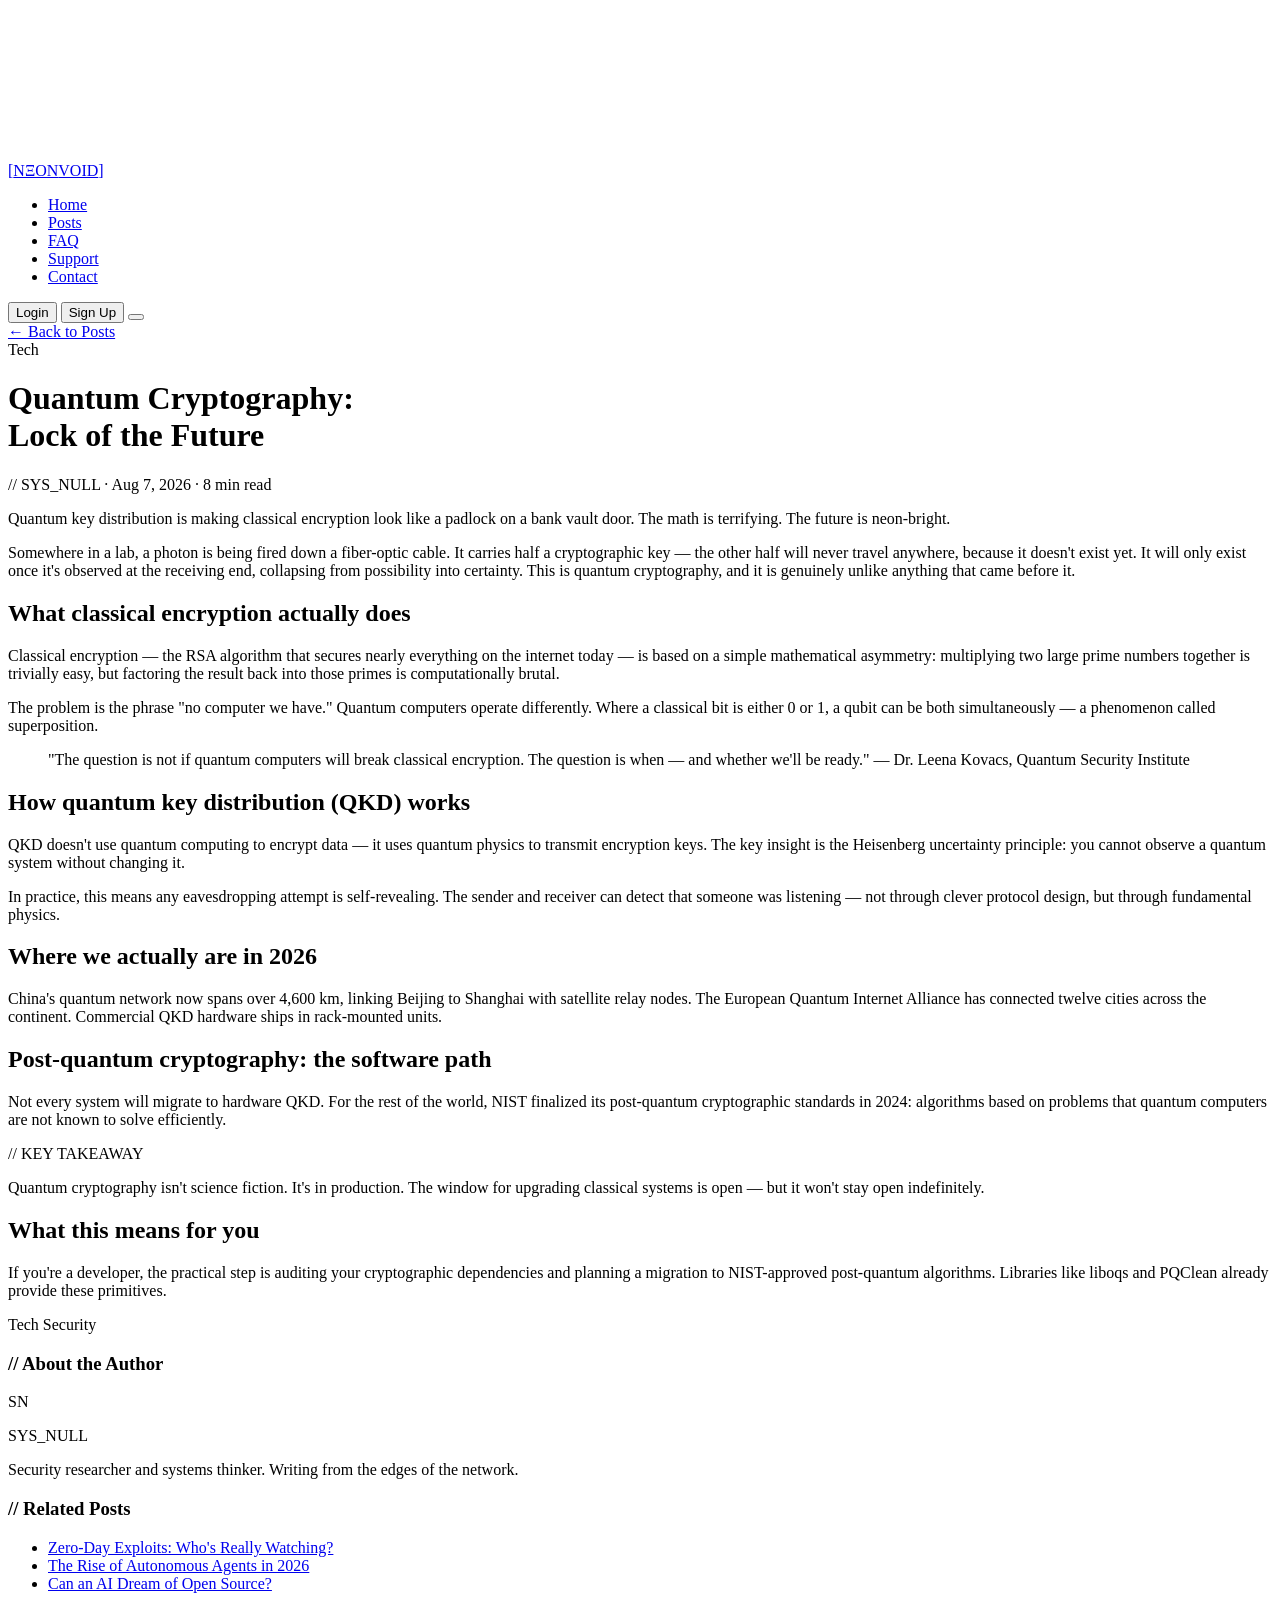
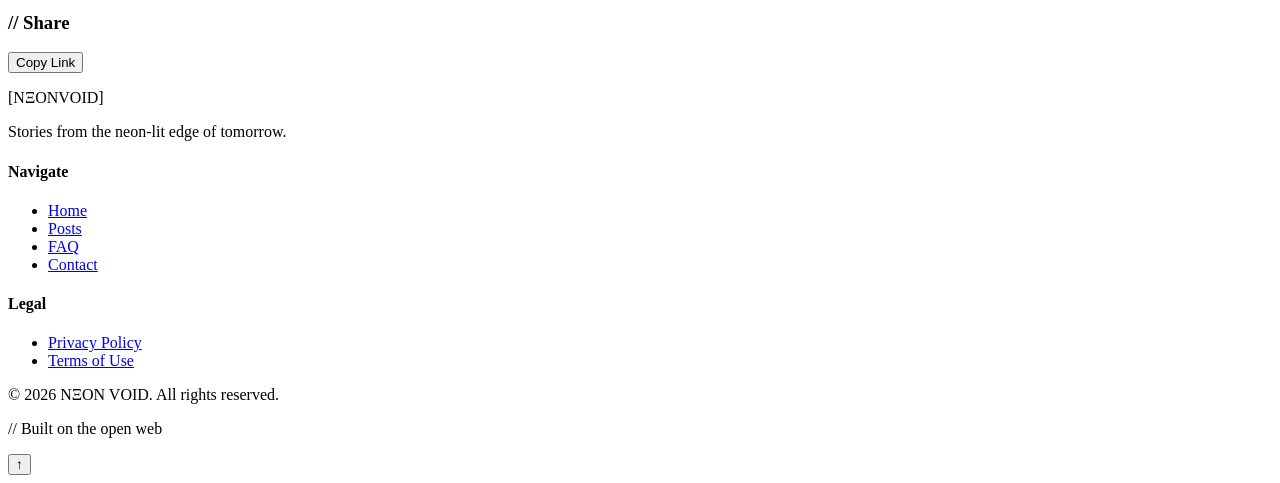
==== post.html @ 899cfe84 "Create post.html" ====
<!DOCTYPE html>
<html lang="en">
<head>
  <meta charset="UTF-8" />
  <meta name="viewport" content="width=device-width, initial-scale=1.0" />
  <title>Quantum Cryptography: Lock of the Future — NΞON VOID</title>
  <link rel="preconnect" href="https://fonts.googleapis.com" />
  <link rel="preconnect" href="https://fonts.gstatic.com" crossorigin />
  <link href="https://fonts.googleapis.com/css2?family=Orbitron:wght@400;700;900&family=Share+Tech+Mono&family=Inter:wght@300;400;500;600&display=swap" rel="stylesheet" />
  <link rel="stylesheet" href="css/style.css" />
  <link rel="stylesheet" href="css/post.css" />
</head>
<body>
  <div class="scanlines" aria-hidden="true"></div>
  <canvas id="particles" aria-hidden="true"></canvas>
  <nav class="navbar" id="navbar">
    <div class="nav-inner">
      <a href="index.html" class="nav-logo" aria-label="NEON VOID home">
        <span class="logo-bracket">[</span>NΞON<span class="logo-accent">VOID</span><span class="logo-bracket">]</span>
      </a>
      <ul class="nav-links" id="navLinks" role="list">
        <li><a href="index.html#home"    class="nav-link">Home</a></li>
        <li><a href="index.html#posts"   class="nav-link active">Posts</a></li>
        <li><a href="index.html#faq"     class="nav-link">FAQ</a></li>
        <li><a href="index.html#support" class="nav-link">Support</a></li>
        <li><a href="index.html#contact" class="nav-link">Contact</a></li>
      </ul>
      <div class="nav-actions">
        <button class="btn-ghost" id="loginBtn">Login</button>
        <button class="btn-neon"  id="signupBtn">Sign Up</button>
        <button class="hamburger" id="hamburger" aria-label="Toggle menu" aria-expanded="false">
          <span></span><span></span><span></span>
        </button>
      </div>
    </div>
  </nav>
  <header class="post-hero">
    <div class="post-hero-bg" aria-hidden="true"></div>
    <div class="container">
      <a href="index.html#posts" class="post-back">← Back to Posts</a>
      <div class="post-tag tag-tech" style="margin-bottom:1rem;">Tech</div>
      <h1 class="post-heading">Quantum Cryptography:<br>Lock of the Future</h1>
      <div class="post-hero-meta">
        <span class="post-author">// SYS_NULL</span>
        <span class="post-meta-divider">·</span>
        <span>Aug 7, 2026</span>
        <span class="post-meta-divider">·</span>
        <span>8 min read</span>
      </div>
    </div>
  </header>
  <main class="post-body">
    <div class="container">
      <div class="post-layout">
        <article class="post-content" id="postContent">
          <p class="post-lead">Quantum key distribution is making classical encryption look like a padlock on a bank vault door. The math is terrifying. The future is neon-bright.</p>
          <p>Somewhere in a lab, a photon is being fired down a fiber-optic cable. It carries half a cryptographic key — the other half will never travel anywhere, because it doesn't exist yet. It will only exist once it's observed at the receiving end, collapsing from possibility into certainty. This is quantum cryptography, and it is genuinely unlike anything that came before it.</p>
          <h2>What classical encryption actually does</h2>
          <p>Classical encryption — the RSA algorithm that secures nearly everything on the internet today — is based on a simple mathematical asymmetry: multiplying two large prime numbers together is trivially easy, but factoring the result back into those primes is computationally brutal.</p>
          <p>The problem is the phrase "no computer we have." Quantum computers operate differently. Where a classical bit is either 0 or 1, a qubit can be both simultaneously — a phenomenon called superposition.</p>
          <blockquote class="post-quote">
            "The question is not if quantum computers will break classical encryption. The question is when — and whether we'll be ready."
            — Dr. Leena Kovacs, Quantum Security Institute
          </blockquote>
          <h2>How quantum key distribution (QKD) works</h2>
          <p>QKD doesn't use quantum computing to encrypt data — it uses quantum physics to transmit encryption keys. The key insight is the Heisenberg uncertainty principle: you cannot observe a quantum system without changing it.</p>
          <p>In practice, this means any eavesdropping attempt is self-revealing. The sender and receiver can detect that someone was listening — not through clever protocol design, but through fundamental physics.</p>
          <h2>Where we actually are in 2026</h2>
          <p>China's quantum network now spans over 4,600 km, linking Beijing to Shanghai with satellite relay nodes. The European Quantum Internet Alliance has connected twelve cities across the continent. Commercial QKD hardware ships in rack-mounted units.</p>
          <h2>Post-quantum cryptography: the software path</h2>
          <p>Not every system will migrate to hardware QKD. For the rest of the world, NIST finalized its post-quantum cryptographic standards in 2024: algorithms based on problems that quantum computers are not known to solve efficiently.</p>
          <div class="post-callout">
            <p class="callout-label">// KEY TAKEAWAY</p>
            <p>Quantum cryptography isn't science fiction. It's in production. The window for upgrading classical systems is open — but it won't stay open indefinitely.</p>
          </div>
          <h2>What this means for you</h2>
          <p>If you're a developer, the practical step is auditing your cryptographic dependencies and planning a migration to NIST-approved post-quantum algorithms. Libraries like liboqs and PQClean already provide these primitives.</p>
          <div class="post-tags-footer">
            <span class="post-tag tag-tech">Tech</span>
            <span class="post-tag tag-security">Security</span>
          </div>
        </article>
        <aside class="post-sidebar">
          <div class="sidebar-widget">
            <h3 class="widget-title">// About the Author</h3>
            <div class="author-card">
              <div class="author-avatar">SN</div>
              <div>
                <p class="author-name">SYS_NULL</p>
                <p class="author-bio">Security researcher and systems thinker. Writing from the edges of the network.</p>
              </div>
            </div>
          </div>
          <div class="sidebar-widget">
            <h3 class="widget-title">// Related Posts</h3>
            <ul class="related-list" role="list">
              <li><a href="post.html">Zero-Day Exploits: Who's Really Watching?</a></li>
              <li><a href="post.html">The Rise of Autonomous Agents in 2026</a></li>
              <li><a href="post.html">Can an AI Dream of Open Source?</a></li>
            </ul>
          </div>
          <div class="sidebar-widget">
            <h3 class="widget-title">// Share</h3>
            <div class="share-btns">
              <button class="btn-ghost btn-sm" onclick="copyLink()">Copy Link</button>
            </div>
          </div>
        </aside>
      </div>
    </div>
  </main>
  <footer class="footer">
    <div class="container">
      <div class="footer-grid">
        <div class="footer-brand">
          <p class="footer-logo"><span class="logo-bracket">[</span>NΞON<span class="logo-accent">VOID</span><span class="logo-bracket">]</span></p>
          <p class="footer-tagline">Stories from the neon-lit edge of tomorrow.</p>
        </div>
        <div class="footer-links-col">
          <h4>Navigate</h4>
          <ul role="list">
            <li><a href="index.html#home">Home</a></li>
            <li><a href="index.html#posts">Posts</a></li>
            <li><a href="index.html#faq">FAQ</a></li>
            <li><a href="index.html#contact">Contact</a></li>
          </ul>
        </div>
        <div class="footer-links-col">
          <h4>Legal</h4>
          <ul role="list">
            <li><a href="#">Privacy Policy</a></li>
            <li><a href="#">Terms of Use</a></li>
          </ul>
        </div>
      </div>
      <div class="footer-bottom">
        <p>© 2026 NΞON VOID. All rights reserved.</p>
        <p class="footer-credit">// Built on the open web</p>
      </div>
    </div>
  </footer>
  <div class="modal-overlay" id="loginModal" role="dialog" aria-modal="true" aria-labelledby="loginTitle" hidden>
    <div class="modal">
      <button class="modal-close" aria-label="Close">✕</button>
      <div class="modal-header">
        <p class="modal-eyebrow">// ACCESS TERMINAL</p>
        <h2 id="loginTitle">Login</h2>
      </div>
      <form class="modal-form" id="loginForm" novalidate>
        <div class="form-group">
          <label for="loginEmail">Email</label>
          <input type="email" id="loginEmail" placeholder="you@void.net" />
          <span class="field-error" id="loginEmailError"></span>
        </div>
        <div class="form-group">
          <label for="loginPassword">Password</label>
          <input type="password" id="loginPassword" placeholder="••••••••" />
          <span class="field-error" id="loginPasswordError"></span>
        </div>
        <button type="submit" class="btn-neon btn-full">Access Granted</button>
        <div class="modal-alt">
          <button type="button" class="link-muted" id="switchToSignup">New? Sign Up</button>
        </div>
        <div class="form-success" id="loginSuccess"></div>
      </form>
    </div>
  </div>
  <div class="modal-overlay" id="signupModal" role="dialog" aria-modal="true" aria-labelledby="signupTitle" hidden>
    <div class="modal">
      <button class="modal-close" aria-label="Close">✕</button>
      <div class="modal-header">
        <p class="modal-eyebrow">// CREATE IDENTITY</p>
        <h2 id="signupTitle">Sign Up</h2>
      </div>
      <form class="modal-form" id="signupForm" novalidate>
        <div class="form-group">
          <label for="signupHandle">Handle</label>
          <input type="text" id="signupHandle" placeholder="your_alias" />
          <span class="field-error" id="signupHandleError"></span>
        </div>
        <div class="form-group">
          <label for="signupEmail">Email</label>
          <input type="email" id="signupEmail" placeholder="you@void.net" />
          <span class="field-error" id="signupEmailError"></span>
        </div>
        <div class="form-group">
          <label for="signupPassword">Password</label>
          <input type="password" id="signupPassword" placeholder="min. 8 characters" />
          <span class="field-error" id="signupPasswordError"></span>
          <div class="password-strength" id="passwordStrength"></div>
        </div>
        <button type="submit" class="btn-neon btn-full">Create Account</button>
        <div class="modal-alt">
          <button type="button" class="link-muted" id="switchToLogin">Already have an account?</button>
        </div>
        <div class="form-success" id="signupSuccess"></div>
      </form>
    </div>
  </div>
  <div class="toast" id="toast" role="status" aria-live="polite"></div>
  <button class="back-to-top" id="backToTop" aria-label="Back to top">↑</button>
  <script src="js/main.js"></script>
  <script>
    function copyLink() {
      navigator.clipboard?.writeText(window.location.href).then(() => {
        if (typeof showToast === 'function') showToast('// LINK COPIED TO CLIPBOARD');
      });
    }
  </script>
</body>
</html>
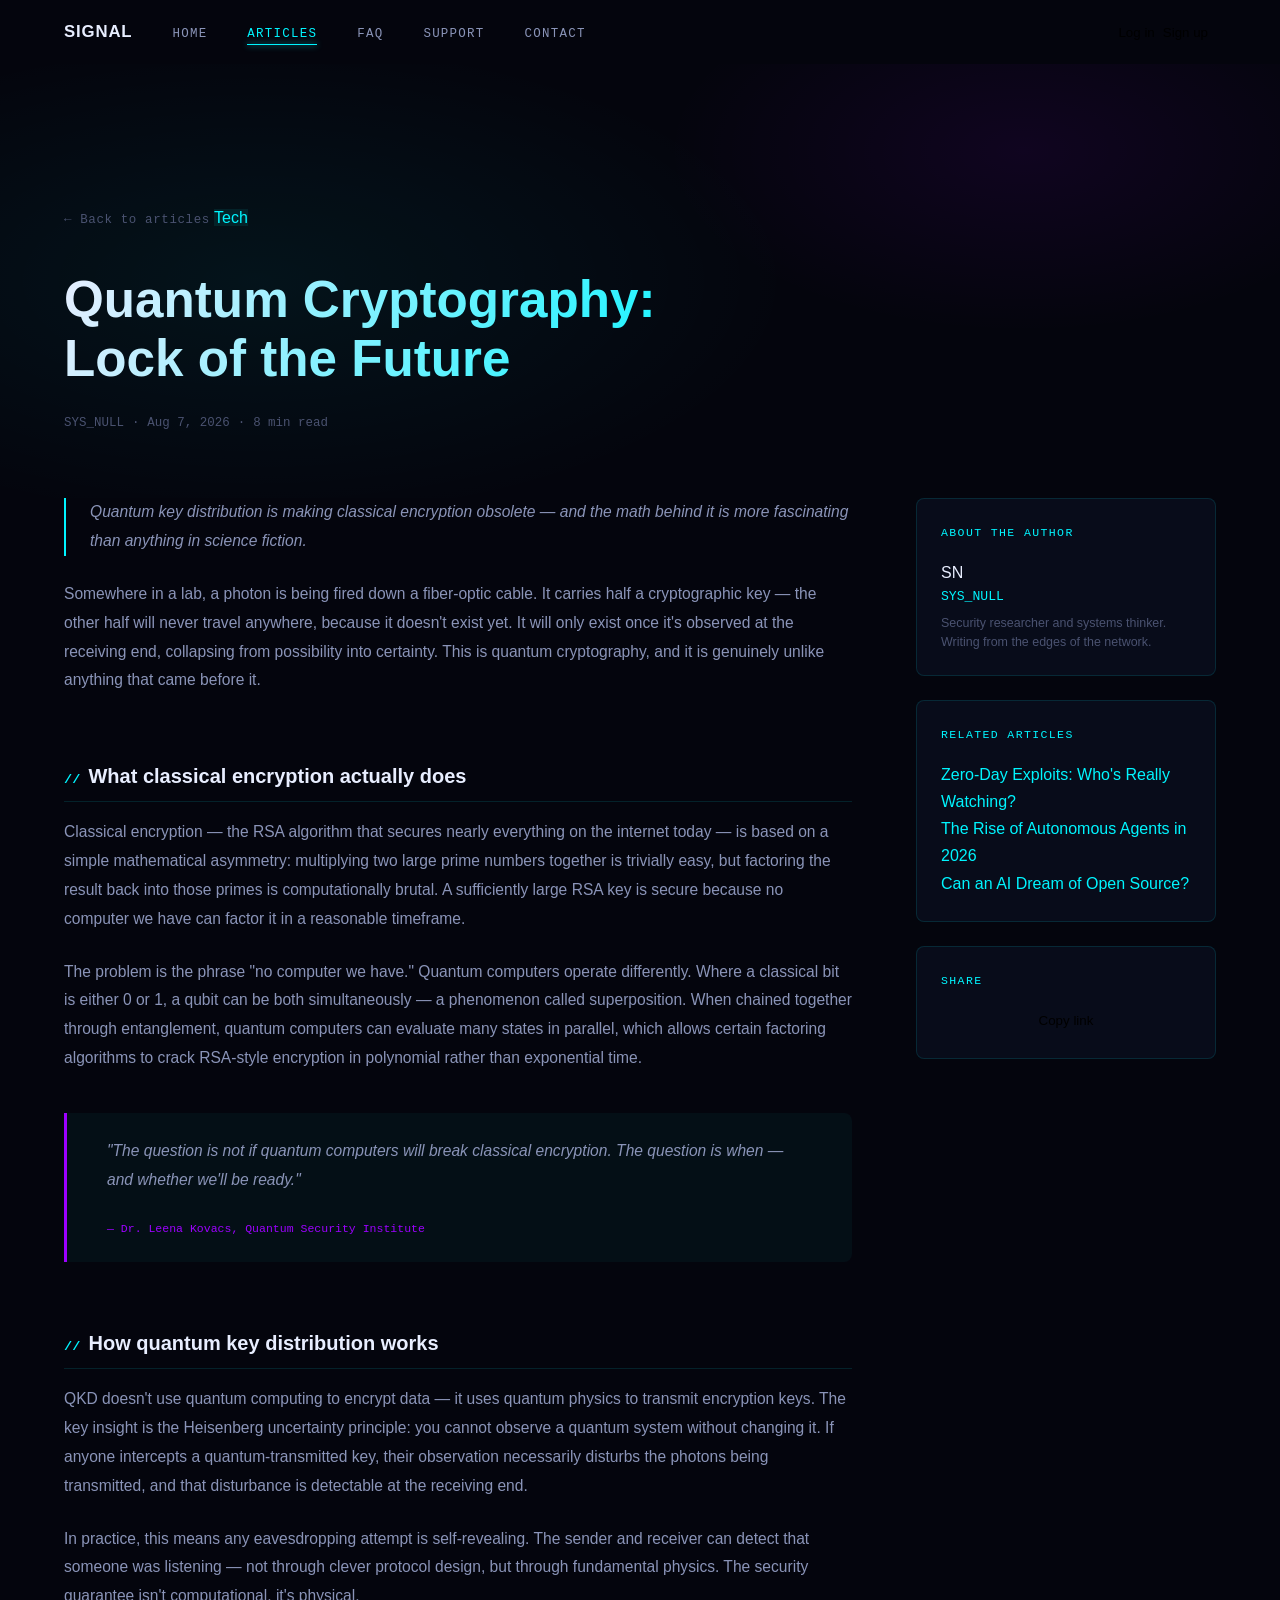
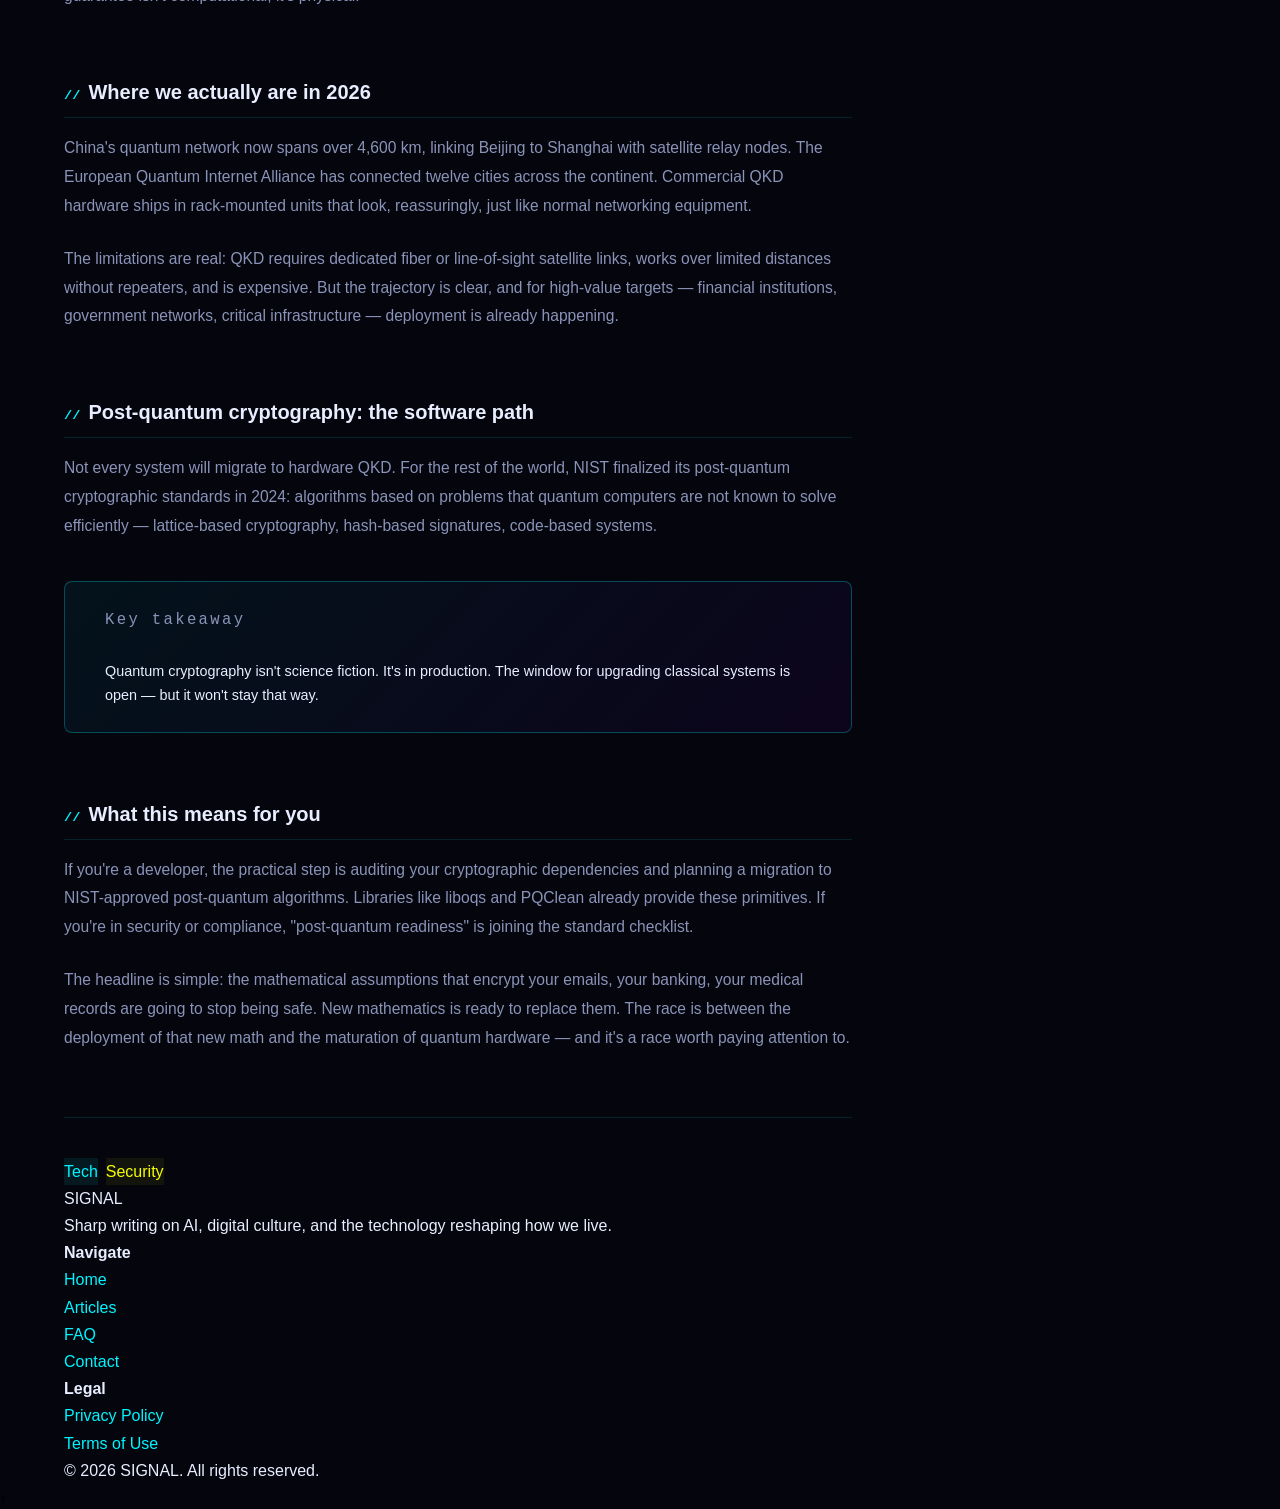
==== commit 6aeb660a: "Update post.html" ====
--- a/post.html
+++ b/post.html
@@ -3,209 +3,239 @@
 <head>
   <meta charset="UTF-8" />
   <meta name="viewport" content="width=device-width, initial-scale=1.0" />
-  <title>Quantum Cryptography: Lock of the Future — NΞON VOID</title>
+  <title>Quantum Cryptography: Lock of the Future — SIGNAL</title>
   <link rel="preconnect" href="https://fonts.googleapis.com" />
   <link rel="preconnect" href="https://fonts.gstatic.com" crossorigin />
-  <link href="https://fonts.googleapis.com/css2?family=Orbitron:wght@400;700;900&family=Share+Tech+Mono&family=Inter:wght@300;400;500;600&display=swap" rel="stylesheet" />
+  <link href="https://fonts.googleapis.com/css2?family=Playfair+Display:ital,wght@0,700;0,900;1,700&family=DM+Sans:wght@300;400;500;600&family=DM+Mono:wght@400;500&display=swap" rel="stylesheet" />
   <link rel="stylesheet" href="css/style.css" />
   <link rel="stylesheet" href="css/post.css" />
 </head>
 <body>
-  <div class="scanlines" aria-hidden="true"></div>
-  <canvas id="particles" aria-hidden="true"></canvas>
-  <nav class="navbar" id="navbar">
+
+  <!-- NAV -->
+  <nav class="nav" id="nav">
     <div class="nav-inner">
-      <a href="index.html" class="nav-logo" aria-label="NEON VOID home">
-        <span class="logo-bracket">[</span>NΞON<span class="logo-accent">VOID</span><span class="logo-bracket">]</span>
-      </a>
-      <ul class="nav-links" id="navLinks" role="list">
-        <li><a href="index.html#home"    class="nav-link">Home</a></li>
-        <li><a href="index.html#posts"   class="nav-link active">Posts</a></li>
+      <a href="index.html" class="nav-logo">SIGNAL</a>
+      <ul class="nav-links" id="navLinks">
+        <li><a href="index.html"         class="nav-link">Home</a></li>
+        <li><a href="index.html#posts"   class="nav-link active">Articles</a></li>
         <li><a href="index.html#faq"     class="nav-link">FAQ</a></li>
         <li><a href="index.html#support" class="nav-link">Support</a></li>
         <li><a href="index.html#contact" class="nav-link">Contact</a></li>
       </ul>
       <div class="nav-actions">
-        <button class="btn-ghost" id="loginBtn">Login</button>
-        <button class="btn-neon"  id="signupBtn">Sign Up</button>
-        <button class="hamburger" id="hamburger" aria-label="Toggle menu" aria-expanded="false">
+        <button class="btn-outline" id="loginBtn">Log in</button>
+        <button class="btn-solid"   id="signupBtn">Sign up</button>
+        <button class="burger" id="burger" aria-label="Menu" aria-expanded="false">
           <span></span><span></span><span></span>
         </button>
       </div>
     </div>
   </nav>
+
+  <!-- POST HERO -->
   <header class="post-hero">
-    <div class="post-hero-bg" aria-hidden="true"></div>
-    <div class="container">
-      <a href="index.html#posts" class="post-back">← Back to Posts</a>
-      <div class="post-tag tag-tech" style="margin-bottom:1rem;">Tech</div>
+    <div class="post-hero-bg"></div>
+    <div class="container post-hero-inner">
+      <a href="index.html#posts" class="post-back">← Back to articles</a>
+      <span class="tag tag-tech">Tech</span>
       <h1 class="post-heading">Quantum Cryptography:<br>Lock of the Future</h1>
       <div class="post-hero-meta">
-        <span class="post-author">// SYS_NULL</span>
-        <span class="post-meta-divider">·</span>
+        <span>SYS_NULL</span>
+        <span class="sep">·</span>
         <span>Aug 7, 2026</span>
-        <span class="post-meta-divider">·</span>
+        <span class="sep">·</span>
         <span>8 min read</span>
       </div>
     </div>
   </header>
-  <main class="post-body">
+
+  <!-- POST BODY -->
+  <main class="post-main">
     <div class="container">
       <div class="post-layout">
-        <article class="post-content" id="postContent">
-          <p class="post-lead">Quantum key distribution is making classical encryption look like a padlock on a bank vault door. The math is terrifying. The future is neon-bright.</p>
+
+        <article class="post-content">
+          <p class="post-lead">Quantum key distribution is making classical encryption obsolete — and the math behind it is more fascinating than anything in science fiction.</p>
+
           <p>Somewhere in a lab, a photon is being fired down a fiber-optic cable. It carries half a cryptographic key — the other half will never travel anywhere, because it doesn't exist yet. It will only exist once it's observed at the receiving end, collapsing from possibility into certainty. This is quantum cryptography, and it is genuinely unlike anything that came before it.</p>
+
           <h2>What classical encryption actually does</h2>
-          <p>Classical encryption — the RSA algorithm that secures nearly everything on the internet today — is based on a simple mathematical asymmetry: multiplying two large prime numbers together is trivially easy, but factoring the result back into those primes is computationally brutal.</p>
-          <p>The problem is the phrase "no computer we have." Quantum computers operate differently. Where a classical bit is either 0 or 1, a qubit can be both simultaneously — a phenomenon called superposition.</p>
-          <blockquote class="post-quote">
-            "The question is not if quantum computers will break classical encryption. The question is when — and whether we'll be ready."
-            — Dr. Leena Kovacs, Quantum Security Institute
-          </blockquote>
-          <h2>How quantum key distribution (QKD) works</h2>
-          <p>QKD doesn't use quantum computing to encrypt data — it uses quantum physics to transmit encryption keys. The key insight is the Heisenberg uncertainty principle: you cannot observe a quantum system without changing it.</p>
-          <p>In practice, this means any eavesdropping attempt is self-revealing. The sender and receiver can detect that someone was listening — not through clever protocol design, but through fundamental physics.</p>
+
+          <p>Classical encryption — the RSA algorithm that secures nearly everything on the internet today — is based on a simple mathematical asymmetry: multiplying two large prime numbers together is trivially easy, but factoring the result back into those primes is computationally brutal. A sufficiently large RSA key is secure because no computer we have can factor it in a reasonable timeframe.</p>
+
+          <p>The problem is the phrase "no computer we have." Quantum computers operate differently. Where a classical bit is either 0 or 1, a qubit can be both simultaneously — a phenomenon called superposition. When chained together through entanglement, quantum computers can evaluate many states in parallel, which allows certain factoring algorithms to crack RSA-style encryption in polynomial rather than exponential time.</p>
+
+          <div class="post-quote">
+            <p>"The question is not if quantum computers will break classical encryption. The question is when — and whether we'll be ready."</p>
+            <cite>— Dr. Leena Kovacs, Quantum Security Institute</cite>
+          </div>
+
+          <h2>How quantum key distribution works</h2>
+
+          <p>QKD doesn't use quantum computing to encrypt data — it uses quantum physics to transmit encryption keys. The key insight is the Heisenberg uncertainty principle: you cannot observe a quantum system without changing it. If anyone intercepts a quantum-transmitted key, their observation necessarily disturbs the photons being transmitted, and that disturbance is detectable at the receiving end.</p>
+
+          <p>In practice, this means any eavesdropping attempt is self-revealing. The sender and receiver can detect that someone was listening — not through clever protocol design, but through fundamental physics. The security guarantee isn't computational, it's physical.</p>
+
           <h2>Where we actually are in 2026</h2>
-          <p>China's quantum network now spans over 4,600 km, linking Beijing to Shanghai with satellite relay nodes. The European Quantum Internet Alliance has connected twelve cities across the continent. Commercial QKD hardware ships in rack-mounted units.</p>
+
+          <p>China's quantum network now spans over 4,600 km, linking Beijing to Shanghai with satellite relay nodes. The European Quantum Internet Alliance has connected twelve cities across the continent. Commercial QKD hardware ships in rack-mounted units that look, reassuringly, just like normal networking equipment.</p>
+
+          <p>The limitations are real: QKD requires dedicated fiber or line-of-sight satellite links, works over limited distances without repeaters, and is expensive. But the trajectory is clear, and for high-value targets — financial institutions, government networks, critical infrastructure — deployment is already happening.</p>
+
           <h2>Post-quantum cryptography: the software path</h2>
-          <p>Not every system will migrate to hardware QKD. For the rest of the world, NIST finalized its post-quantum cryptographic standards in 2024: algorithms based on problems that quantum computers are not known to solve efficiently.</p>
+
+          <p>Not every system will migrate to hardware QKD. For the rest of the world, NIST finalized its post-quantum cryptographic standards in 2024: algorithms based on problems that quantum computers are not known to solve efficiently — lattice-based cryptography, hash-based signatures, code-based systems.</p>
+
           <div class="post-callout">
-            <p class="callout-label">// KEY TAKEAWAY</p>
-            <p>Quantum cryptography isn't science fiction. It's in production. The window for upgrading classical systems is open — but it won't stay open indefinitely.</p>
-          </div>
+            <p class="callout-label">Key takeaway</p>
+            <p>Quantum cryptography isn't science fiction. It's in production. The window for upgrading classical systems is open — but it won't stay that way.</p>
+          </div>
+
           <h2>What this means for you</h2>
-          <p>If you're a developer, the practical step is auditing your cryptographic dependencies and planning a migration to NIST-approved post-quantum algorithms. Libraries like liboqs and PQClean already provide these primitives.</p>
+
+          <p>If you're a developer, the practical step is auditing your cryptographic dependencies and planning a migration to NIST-approved post-quantum algorithms. Libraries like liboqs and PQClean already provide these primitives. If you're in security or compliance, "post-quantum readiness" is joining the standard checklist.</p>
+
+          <p>The headline is simple: the mathematical assumptions that encrypt your emails, your banking, your medical records are going to stop being safe. New mathematics is ready to replace them. The race is between the deployment of that new math and the maturation of quantum hardware — and it's a race worth paying attention to.</p>
+
           <div class="post-tags-footer">
-            <span class="post-tag tag-tech">Tech</span>
-            <span class="post-tag tag-security">Security</span>
+            <span class="tag tag-tech">Tech</span>
+            <span class="tag tag-security">Security</span>
           </div>
         </article>
+
+        <!-- Sidebar -->
         <aside class="post-sidebar">
           <div class="sidebar-widget">
-            <h3 class="widget-title">// About the Author</h3>
-            <div class="author-card">
-              <div class="author-avatar">SN</div>
+            <p class="widget-title">About the author</p>
+            <div class="author-row">
+              <div class="author-av">SN</div>
               <div>
                 <p class="author-name">SYS_NULL</p>
                 <p class="author-bio">Security researcher and systems thinker. Writing from the edges of the network.</p>
               </div>
             </div>
           </div>
+
           <div class="sidebar-widget">
-            <h3 class="widget-title">// Related Posts</h3>
-            <ul class="related-list" role="list">
+            <p class="widget-title">Related articles</p>
+            <ul class="related-links">
               <li><a href="post.html">Zero-Day Exploits: Who's Really Watching?</a></li>
               <li><a href="post.html">The Rise of Autonomous Agents in 2026</a></li>
               <li><a href="post.html">Can an AI Dream of Open Source?</a></li>
             </ul>
           </div>
+
           <div class="sidebar-widget">
-            <h3 class="widget-title">// Share</h3>
-            <div class="share-btns">
-              <button class="btn-ghost btn-sm" onclick="copyLink()">Copy Link</button>
-            </div>
+            <p class="widget-title">Share</p>
+            <button class="btn-outline btn-full" onclick="copyLink()">Copy link</button>
           </div>
         </aside>
+
       </div>
     </div>
   </main>
+
+  <!-- FOOTER -->
   <footer class="footer">
     <div class="container">
       <div class="footer-grid">
         <div class="footer-brand">
-          <p class="footer-logo"><span class="logo-bracket">[</span>NΞON<span class="logo-accent">VOID</span><span class="logo-bracket">]</span></p>
-          <p class="footer-tagline">Stories from the neon-lit edge of tomorrow.</p>
-        </div>
-        <div class="footer-links-col">
+          <p class="footer-logo">SIGNAL</p>
+          <p>Sharp writing on AI, digital culture, and the technology reshaping how we live.</p>
+        </div>
+        <div class="footer-col">
           <h4>Navigate</h4>
-          <ul role="list">
-            <li><a href="index.html#home">Home</a></li>
-            <li><a href="index.html#posts">Posts</a></li>
+          <ul>
+            <li><a href="index.html">Home</a></li>
+            <li><a href="index.html#posts">Articles</a></li>
             <li><a href="index.html#faq">FAQ</a></li>
             <li><a href="index.html#contact">Contact</a></li>
           </ul>
         </div>
-        <div class="footer-links-col">
+        <div class="footer-col">
           <h4>Legal</h4>
-          <ul role="list">
+          <ul>
             <li><a href="#">Privacy Policy</a></li>
             <li><a href="#">Terms of Use</a></li>
           </ul>
         </div>
       </div>
       <div class="footer-bottom">
-        <p>© 2026 NΞON VOID. All rights reserved.</p>
-        <p class="footer-credit">// Built on the open web</p>
+        <p>© 2026 SIGNAL. All rights reserved.</p>
       </div>
     </div>
   </footer>
-  <div class="modal-overlay" id="loginModal" role="dialog" aria-modal="true" aria-labelledby="loginTitle" hidden>
+
+  <!-- MODALS -->
+  <div class="modal-overlay" id="loginModal" hidden role="dialog" aria-modal="true" aria-labelledby="loginTitle">
     <div class="modal">
       <button class="modal-close" aria-label="Close">✕</button>
-      <div class="modal-header">
-        <p class="modal-eyebrow">// ACCESS TERMINAL</p>
-        <h2 id="loginTitle">Login</h2>
-      </div>
-      <form class="modal-form" id="loginForm" novalidate>
-        <div class="form-group">
-          <label for="loginEmail">Email</label>
-          <input type="email" id="loginEmail" placeholder="you@void.net" />
-          <span class="field-error" id="loginEmailError"></span>
-        </div>
-        <div class="form-group">
-          <label for="loginPassword">Password</label>
-          <input type="password" id="loginPassword" placeholder="••••••••" />
-          <span class="field-error" id="loginPasswordError"></span>
-        </div>
-        <button type="submit" class="btn-neon btn-full">Access Granted</button>
+      <h2 id="loginTitle">Welcome back</h2>
+      <p class="modal-sub">Log in to your SIGNAL account</p>
+      <form id="loginForm" novalidate>
+        <div class="fg">
+          <label for="liEmail">Email</label>
+          <input type="email" id="liEmail" placeholder="you@email.com" autocomplete="email" />
+          <span class="ferr" id="liEmailErr"></span>
+        </div>
+        <div class="fg">
+          <label for="liPass">Password</label>
+          <input type="password" id="liPass" placeholder="••••••••" autocomplete="current-password" />
+          <span class="ferr" id="liPassErr"></span>
+        </div>
+        <button type="submit" class="btn-solid btn-full">Log in</button>
         <div class="modal-alt">
-          <button type="button" class="link-muted" id="switchToSignup">New? Sign Up</button>
-        </div>
-        <div class="form-success" id="loginSuccess"></div>
+          <button type="button" class="link-btn" id="toSignup">Create account</button>
+        </div>
+        <p class="fsuccess" id="liSuccess"></p>
       </form>
     </div>
   </div>
-  <div class="modal-overlay" id="signupModal" role="dialog" aria-modal="true" aria-labelledby="signupTitle" hidden>
+
+  <div class="modal-overlay" id="signupModal" hidden role="dialog" aria-modal="true" aria-labelledby="signupTitle">
     <div class="modal">
       <button class="modal-close" aria-label="Close">✕</button>
-      <div class="modal-header">
-        <p class="modal-eyebrow">// CREATE IDENTITY</p>
-        <h2 id="signupTitle">Sign Up</h2>
-      </div>
-      <form class="modal-form" id="signupForm" novalidate>
-        <div class="form-group">
-          <label for="signupHandle">Handle</label>
-          <input type="text" id="signupHandle" placeholder="your_alias" />
-          <span class="field-error" id="signupHandleError"></span>
-        </div>
-        <div class="form-group">
-          <label for="signupEmail">Email</label>
-          <input type="email" id="signupEmail" placeholder="you@void.net" />
-          <span class="field-error" id="signupEmailError"></span>
-        </div>
-        <div class="form-group">
-          <label for="signupPassword">Password</label>
-          <input type="password" id="signupPassword" placeholder="min. 8 characters" />
-          <span class="field-error" id="signupPasswordError"></span>
-          <div class="password-strength" id="passwordStrength"></div>
-        </div>
-        <button type="submit" class="btn-neon btn-full">Create Account</button>
+      <h2 id="signupTitle">Create account</h2>
+      <p class="modal-sub">Join thousands of readers on SIGNAL</p>
+      <form id="signupForm" novalidate>
+        <div class="fg">
+          <label for="suName">Display name</label>
+          <input type="text" id="suName" placeholder="Your name" autocomplete="name" />
+          <span class="ferr" id="suNameErr"></span>
+        </div>
+        <div class="fg">
+          <label for="suEmail">Email</label>
+          <input type="email" id="suEmail" placeholder="you@email.com" autocomplete="email" />
+          <span class="ferr" id="suEmailErr"></span>
+        </div>
+        <div class="fg">
+          <label for="suPass">Password</label>
+          <input type="password" id="suPass" placeholder="At least 8 characters" autocomplete="new-password" />
+          <span class="ferr" id="suPassErr"></span>
+          <div class="strength-bar"><div class="strength-fill" id="strengthFill"></div></div>
+          <span class="strength-label" id="strengthLabel"></span>
+        </div>
+        <button type="submit" class="btn-solid btn-full">Create account</button>
         <div class="modal-alt">
-          <button type="button" class="link-muted" id="switchToLogin">Already have an account?</button>
-        </div>
-        <div class="form-success" id="signupSuccess"></div>
+          <span>Already a member?</span>
+          <button type="button" class="link-btn" id="toLogin">Log in</button>
+        </div>
+        <p class="fsuccess" id="suSuccess"></p>
       </form>
     </div>
   </div>
+
   <div class="toast" id="toast" role="status" aria-live="polite"></div>
-  <button class="back-to-top" id="backToTop" aria-label="Back to top">↑</button>
+  <button class="btt" id="btt" aria-label="Back to top">↑</button>
+
   <script src="js/main.js"></script>
   <script>
     function copyLink() {
-      navigator.clipboard?.writeText(window.location.href).then(() => {
-        if (typeof showToast === 'function') showToast('// LINK COPIED TO CLIPBOARD');
-      });
+      navigator.clipboard?.writeText(window.location.href)
+        .then(() => toast('Link copied!'))
+        .catch(() => toast('Copy the URL from your address bar'));
     }
   </script>
 </body>
-</html>
+  </html>
--- a/css/style.css
+++ b/css/style.css
@@ -0,0 +1,829 @@
+/* ═══════════════════════════════════════════
+   NΞON VOID — CYBERPUNK BLOG STYLESHEET
+   Design tokens → Base → Components → Sections
+═══════════════════════════════════════════ */
+
+/* ── TOKENS ─────────────────────────────── */
+:root {
+  /* Core palette */
+  --cyan:        #00f5ff;
+  --cyan-dim:    #00b8cc;
+  --magenta:     #ff00ff;
+  --magenta-dim: #cc00cc;
+  --purple:      #9d00ff;
+  --purple-dim:  #6a00b3;
+  --pink:        #ff2d78;
+  --yellow:      #f5ff00;
+  --green:       #00ff88;
+
+  /* Surfaces */
+  --bg-base:    #04050d;
+  --bg-card:    #080c1a;
+  --bg-card2:   #0b1022;
+  --bg-dark:    #060910;
+  --bg-overlay: rgba(4, 5, 13, 0.96);
+
+  /* Text */
+  --text-primary:   #e8eeff;
+  --text-secondary: #8a94b8;
+  --text-muted:     #4a5270;
+
+  /* Borders */
+  --border:       rgba(0, 245, 255, 0.12);
+  --border-strong: rgba(0, 245, 255, 0.28);
+  --border-glow:  rgba(0, 245, 255, 0.55);
+
+  /* Gradients */
+  --grad-cyan-purple: linear-gradient(135deg, var(--cyan) 0%, var(--purple) 100%);
+  --grad-magenta-cyan: linear-gradient(135deg, var(--magenta) 0%, var(--cyan) 100%);
+  --grad-hero: linear-gradient(135deg, #00f5ff22 0%, #9d00ff22 50%, #ff00ff22 100%);
+  --grad-card: linear-gradient(135deg, rgba(0,245,255,0.04) 0%, rgba(157,0,255,0.04) 100%);
+  --grad-text-primary: linear-gradient(90deg, var(--cyan) 0%, var(--magenta) 100%);
+
+  /* Glows */
+  --glow-cyan:     0 0 20px rgba(0,245,255,0.4), 0 0 60px rgba(0,245,255,0.15);
+  --glow-magenta:  0 0 20px rgba(255,0,255,0.4), 0 0 60px rgba(255,0,255,0.15);
+  --glow-purple:   0 0 20px rgba(157,0,255,0.4), 0 0 60px rgba(157,0,255,0.15);
+
+  /* Type */
+  --font-display: 'Orbitron', sans-serif;
+  --font-mono:    'Share Tech Mono', monospace;
+  --font-body:    'Inter', sans-serif;
+
+  /* Spacing */
+  --space-xs:  0.25rem;
+  --space-sm:  0.5rem;
+  --space-md:  1rem;
+  --space-lg:  1.5rem;
+  --space-xl:  2.5rem;
+  --space-2xl: 4rem;
+  --space-3xl: 6rem;
+
+  /* Layout */
+  --container: 1200px;
+  --radius-sm: 4px;
+  --radius-md: 8px;
+  --radius-lg: 16px;
+
+  /* Motion */
+  --ease-out:    cubic-bezier(0.22, 1, 0.36, 1);
+  --ease-bounce: cubic-bezier(0.34, 1.56, 0.64, 1);
+  --dur-fast:  150ms;
+  --dur-base:  300ms;
+  --dur-slow:  600ms;
+}
+
+/* ── RESET ───────────────────────────────── */
+*, *::before, *::after { box-sizing: border-box; margin: 0; padding: 0; }
+
+html {
+  scroll-behavior: smooth;
+  scroll-padding-top: 80px;
+}
+
+body {
+  font-family: var(--font-body);
+  background: var(--bg-base);
+  color: var(--text-primary);
+  line-height: 1.7;
+  overflow-x: hidden;
+  -webkit-font-smoothing: antialiased;
+}
+
+a { color: var(--cyan); text-decoration: none; transition: color var(--dur-fast); }
+a:hover { color: var(--cyan-dim); }
+a:focus-visible { outline: 2px solid var(--cyan); outline-offset: 3px; border-radius: 2px; }
+
+img { max-width: 100%; display: block; }
+button { cursor: pointer; font-family: inherit; border: none; background: none; }
+ul { list-style: none; }
+select, input, textarea { font-family: inherit; }
+
+/* ── SCAN LINES ──────────────────────────── */
+.scanlines {
+  position: fixed;
+  inset: 0;
+  z-index: 9999;
+  pointer-events: none;
+  background: repeating-linear-gradient(
+    to bottom,
+    transparent 0px,
+    transparent 3px,
+    rgba(0, 0, 0, 0.08) 3px,
+    rgba(0, 0, 0, 0.08) 4px
+  );
+}
+
+/* ── PARTICLE CANVAS ─────────────────────── */
+#particles {
+  position: fixed;
+  inset: 0;
+  z-index: 0;
+  pointer-events: none;
+}
+
+/* ── CONTAINER ───────────────────────────── */
+.container {
+  max-width: var(--container);
+  margin: 0 auto;
+  padding: 0 var(--space-lg);
+  position: relative;
+  z-index: 1;
+}
+
+/* ── TYPOGRAPHY UTILITIES ────────────────── */
+.section-eyebrow {
+  font-family: var(--font-mono);
+  font-size: 0.75rem;
+  color: var(--cyan);
+  letter-spacing: 0.15em;
+  margin-bottom: var(--space-sm);
+}
+
+.section-title {
+  font-family: var(--font-display);
+  font-size: clamp(1.6rem, 4vw, 2.5rem);
+  font-weight: 700;
+  background: var(--grad-text-primary);
+  -webkit-background-clip: text;
+  -webkit-text-fill-color: transparent;
+  background-clip: text;
+  margin-bottom: var(--space-xl);
+}
+
+.section-header {
+  margin-bottom: var(--space-xl);
+}
+
+/* ── BUTTONS ─────────────────────────────── */
+.btn-neon {
+  display: inline-flex;
+  align-items: center;
+  gap: var(--space-sm);
+  font-family: var(--font-mono);
+  font-size: 0.85rem;
+  letter-spacing: 0.08em;
+  padding: 0.65rem 1.4rem;
+  border-radius: var(--radius-sm);
+  border: 1px solid var(--cyan);
+  background: transparent;
+  color: var(--cyan);
+  position: relative;
+  overflow: hidden;
+  transition: color var(--dur-base), box-shadow var(--dur-base);
+  text-transform: uppercase;
+}
+
+.btn-neon::before {
+  content: '';
+  position: absolute;
+  inset: 0;
+  background: var(--grad-cyan-purple);
+  opacity: 0;
+  transition: opacity var(--dur-base);
+}
+
+.btn-neon:hover {
+  color: var(--bg-base);
+  box-shadow: var(--glow-cyan);
+}
+
+.btn-neon:hover::before { opacity: 1; }
+.btn-neon > * { position: relative; z-index: 1; }
+.btn-neon span { position: relative; z-index: 1; }
+
+.btn-ghost {
+  display: inline-flex;
+  align-items: center;
+  font-family: var(--font-mono);
+  font-size: 0.85rem;
+  letter-spacing: 0.08em;
+  padding: 0.65rem 1.4rem;
+  border-radius: var(--radius-sm);
+  border: 1px solid var(--border-strong);
+  background: transparent;
+  color: var(--text-secondary);
+  transition: border-color var(--dur-base), color var(--dur-base), box-shadow var(--dur-base);
+  text-transform: uppercase;
+}
+
+.btn-ghost:hover {
+  border-color: var(--cyan);
+  color: var(--cyan);
+  box-shadow: 0 0 12px rgba(0,245,255,0.15);
+}
+
+.btn-lg { padding: 0.85rem 2rem; font-size: 0.9rem; }
+.btn-sm { padding: 0.45rem 1rem; font-size: 0.78rem; }
+.btn-full { width: 100%; justify-content: center; }
+
+/* ── FORMS ───────────────────────────────── */
+.form-group {
+  display: flex;
+  flex-direction: column;
+  gap: 0.4rem;
+  margin-bottom: var(--space-md);
+}
+
+.form-group label {
+  font-family: var(--font-mono);
+  font-size: 0.78rem;
+  color: var(--text-secondary);
+  letter-spacing: 0.05em;
+  text-transform: uppercase;
+}
+
+.form-row {
+  display: grid;
+  grid-template-columns: 1fr 1fr;
+  gap: var(--space-md);
+}
+
+@media (max-width: 600px) { .form-row { grid-template-columns: 1fr; } }
+
+.form-group input,
+.form-group textarea,
+.form-group select {
+  background: rgba(0, 245, 255, 0.04);
+  border: 1px solid var(--border-strong);
+  border-radius: var(--radius-sm);
+  color: var(--text-primary);
+  padding: 0.7rem 1rem;
+  font-size: 0.9rem;
+  transition: border-color var(--dur-base), box-shadow var(--dur-base);
+  outline: none;
+  -webkit-appearance: none;
+  appearance: none;
+}
+
+.form-group input::placeholder,
+.form-group textarea::placeholder { color: var(--text-muted); }
+
+.form-group input:focus,
+.form-group textarea:focus,
+.form-group select:focus {
+  border-color: var(--cyan);
+  box-shadow: 0 0 0 3px rgba(0,245,255,0.1);
+}
+
+.form-group select {
+  background-image: url("data:image/svg+xml,%3Csvg xmlns='http://www.w3.org/2000/svg' width='12' height='8' fill='none'%3E%3Cpath d='M1 1l5 5 5-5' stroke='%2300f5ff' stroke-width='1.5'/%3E%3C/svg%3E");
+  background-repeat: no-repeat;
+  background-position: right 1rem center;
+  padding-right: 2.5rem;
+}
+
+.form-group select option { background: var(--bg-card); }
+
+.field-error {
+  font-size: 0.75rem;
+  color: var(--pink);
+  font-family: var(--font-mono);
+  min-height: 1rem;
+}
+
+.required { color: var(--pink); }
+
+.form-success {
+  font-family: var(--font-mono);
+  font-size: 0.8rem;
+  color: var(--green);
+  margin-top: var(--space-sm);
+  min-height: 1.2rem;
+}
+
+.password-strength {
+  font-family: var(--font-mono);
+  font-size: 0.72rem;
+  margin-top: 0.25rem;
+}
+
+/* ── SECTION BASE ─────────────────────────── */
+.section {
+  padding: var(--space-3xl) 0;
+  position: relative;
+  z-index: 1;
+}
+
+.section-dark {
+  background: linear-gradient(180deg, transparent 0%, rgba(0,0,0,0.4) 50%, transparent 100%);
+}
+
+/* ── NAVBAR ──────────────────────────────── */
+.navbar {
+  position: fixed;
+  top: 0; left: 0; right: 0;
+  z-index: 1000;
+  background: rgba(4, 5, 13, 0.85);
+  backdrop-filter: blur(16px);
+  -webkit-backdrop-filter: blur(16px);
+  border-bottom: 1px solid var(--border);
+  transition: border-color var(--dur-base), box-shadow var(--dur-base);
+}
+
+.navbar.scrolled {
+  border-bottom-color: var(--border-strong);
+  box-shadow: 0 4px 30px rgba(0, 245, 255, 0.08);
+}
+
+.nav-inner {
+  max-width: var(--container);
+  margin: 0 auto;
+  padding: 0 var(--space-lg);
+  height: 64px;
+  display: flex;
+  align-items: center;
+  gap: var(--space-xl);
+}
+
+.nav-logo {
+  font-family: var(--font-display);
+  font-size: 1.05rem;
+  font-weight: 900;
+  color: var(--text-primary);
+  letter-spacing: 0.05em;
+  white-space: nowrap;
+  flex-shrink: 0;
+}
+
+.logo-bracket { color: var(--text-muted); }
+.logo-accent  { color: var(--cyan); }
+
+.nav-links {
+  display: flex;
+  align-items: center;
+  gap: var(--space-xl);
+  flex: 1;
+}
+
+.nav-link {
+  font-family: var(--font-mono);
+  font-size: 0.78rem;
+  letter-spacing: 0.1em;
+  color: var(--text-secondary);
+  text-transform: uppercase;
+  position: relative;
+  padding-bottom: 2px;
+  transition: color var(--dur-base);
+}
+
+.nav-link::after {
+  content: '';
+  position: absolute;
+  bottom: -2px; left: 0;
+  width: 0; height: 1px;
+  background: var(--cyan);
+  transition: width var(--dur-base) var(--ease-out);
+  box-shadow: 0 0 6px var(--cyan);
+}
+
+.nav-link:hover,
+.nav-link.active {
+  color: var(--cyan);
+}
+
+.nav-link:hover::after,
+.nav-link.active::after { width: 100%; }
+
+.nav-actions {
+  display: flex;
+  align-items: center;
+  gap: var(--space-sm);
+  flex-shrink: 0;
+}
+
+.hamburger {
+  display: none;
+  flex-direction: column;
+  justify-content: center;
+  gap: 5px;
+  width: 36px;
+  height: 36px;
+  padding: 4px;
+}
+
+.hamburger span {
+  display: block;
+  height: 1.5px;
+  background: var(--text-secondary);
+  border-radius: 1px;
+  transition: transform var(--dur-base), opacity var(--dur-base);
+}
+
+.hamburger.open span:nth-child(1) { transform: translateY(6.5px) rotate(45deg); }
+.hamburger.open span:nth-child(2) { opacity: 0; }
+.hamburger.open span:nth-child(3) { transform: translateY(-6.5px) rotate(-45deg); }
+
+@media (max-width: 860px) {
+  .hamburger { display: flex; }
+  .nav-links {
+    position: fixed;
+    top: 64px; left: 0; right: 0;
+    flex-direction: column;
+    gap: 0;
+    background: rgba(4, 5, 13, 0.98);
+    border-bottom: 1px solid var(--border);
+    max-height: 0;
+    overflow: hidden;
+    transition: max-height var(--dur-slow) var(--ease-out);
+  }
+  .nav-links.open { max-height: 400px; }
+  .nav-link {
+    display: block;
+    padding: var(--space-md) var(--space-lg);
+    font-size: 0.9rem;
+    border-bottom: 1px solid var(--border);
+    width: 100%;
+  }
+  .nav-link::after { display: none; }
+}
+
+/* ── HERO ────────────────────────────────── */
+.hero {
+  min-height: 100vh;
+  display: flex;
+  align-items: center;
+  padding: 100px 0 var(--space-3xl);
+  position: relative;
+  overflow: hidden;
+}
+
+.hero-grid-bg {
+  position: absolute;
+  inset: 0;
+  background-image:
+    linear-gradient(rgba(0,245,255,0.04) 1px, transparent 1px),
+    linear-gradient(90deg, rgba(0,245,255,0.04) 1px, transparent 1px);
+  background-size: 60px 60px;
+  mask-image: radial-gradient(ellipse 80% 80% at 50% 50%, black 40%, transparent 100%);
+}
+
+.hero > .container {
+  display: grid;
+  grid-template-columns: 1fr auto;
+  align-items: center;
+  gap: var(--space-2xl);
+  max-width: var(--container);
+  margin: 0 auto;
+  padding: 0 var(--space-lg);
+  width: 100%;
+}
+
+.hero-content { max-width: 640px; }
+
+.hero-eyebrow {
+  font-family: var(--font-mono);
+  font-size: 0.72rem;
+  color: var(--cyan);
+  letter-spacing: 0.2em;
+  margin-bottom: var(--space-lg);
+  opacity: 0.8;
+}
+
+.hero-title {
+  font-family: var(--font-display);
+  font-size: clamp(2.4rem, 7vw, 5rem);
+  font-weight: 900;
+  line-height: 1.05;
+  margin-bottom: var(--space-lg);
+}
+
+.hero-title-accent {
+  background: linear-gradient(90deg, var(--cyan) 0%, var(--purple) 50%, var(--magenta) 100%);
+  -webkit-background-clip: text;
+  -webkit-text-fill-color: transparent;
+  background-clip: text;
+  display: block;
+}
+
+.hero-sub {
+  font-size: 1.1rem;
+  color: var(--text-secondary);
+  margin-bottom: var(--space-xl);
+  line-height: 1.8;
+}
+
+.hero-cta-group {
+  display: flex;
+  gap: var(--space-md);
+  flex-wrap: wrap;
+  margin-bottom: var(--space-xl);
+}
+
+.hero-stats {
+  display: flex;
+  align-items: center;
+  gap: var(--space-lg);
+  flex-wrap: wrap;
+}
+
+.stat { display: flex; flex-direction: column; gap: 2px; }
+
+.stat-num {
+  font-family: var(--font-display);
+  font-size: 1.6rem;
+  font-weight: 700;
+  background: var(--grad-text-primary);
+  -webkit-background-clip: text;
+  -webkit-text-fill-color: transparent;
+  background-clip: text;
+}
+
+.stat-label {
+  font-family: var(--font-mono);
+  font-size: 0.68rem;
+  color: var(--text-muted);
+  text-transform: uppercase;
+  letter-spacing: 0.1em;
+}
+
+.stat-divider { color: var(--border-strong); font-size: 1.5rem; }
+
+/* Glitch effect */
+.glitch {
+  position: relative;
+  display: inline-block;
+}
+
+.glitch::before,
+.glitch::after {
+  content: attr(data-text);
+  position: absolute;
+  top: 0; left: 0;
+  width: 100%;
+}
+
+.glitch::before {
+  color: var(--cyan);
+  animation: glitch-before 3s infinite;
+  clip-path: polygon(0 30%, 100% 30%, 100% 50%, 0 50%);
+}
+
+.glitch::after {
+  color: var(--magenta);
+  animation: glitch-after 3s infinite;
+  clip-path: polygon(0 65%, 100% 65%, 100% 75%, 0 75%);
+}
+
+@keyframes glitch-before {
+  0%, 90%, 100% { transform: translate(0); opacity: 0; }
+  92% { transform: translate(-3px, 1px); opacity: 0.7; }
+  94% { transform: translate(2px, -1px); opacity: 0.7; }
+  96% { transform: translate(0); opacity: 0; }
+}
+
+@keyframes glitch-after {
+  0%, 90%, 100% { transform: translate(0); opacity: 0; }
+  93% { transform: translate(3px, -1px); opacity: 0.6; }
+  95% { transform: translate(-2px, 1px); opacity: 0.6; }
+  97% { transform: translate(0); opacity: 0; }
+}
+
+/* Hero visual orbs */
+.hero-visual {
+  position: relative;
+  width: 320px;
+  height: 320px;
+  flex-shrink: 0;
+}
+
+.hex-ring {
+  position: absolute;
+  inset: 0;
+  border: 1px solid rgba(0,245,255,0.25);
+  border-radius: 50%;
+  animation: rotate-ring 12s linear infinite;
+}
+
+.ring-2 {
+  inset: 24px;
+  border-color: rgba(157,0,255,0.3);
+  animation-duration: 9s;
+  animation-direction: reverse;
+}
+
+.ring-3 {
+  inset: 52px;
+  border-color: rgba(255,0,255,0.25);
+  animation-duration: 15s;
+}
+
+@keyframes rotate-ring {
+  from { transform: rotate(0deg); }
+  to   { transform: rotate(360deg); }
+}
+
+.center-orb {
+  position: absolute;
+  top: 50%; left: 50%;
+  transform: translate(-50%, -50%);
+  width: 120px; height: 120px;
+  border-radius: 50%;
+  background: radial-gradient(circle at 35% 35%, var(--purple) 0%, var(--magenta-dim) 50%, transparent 70%);
+  box-shadow: var(--glow-purple), var(--glow-magenta);
+  animation: orb-pulse 4s ease-in-out infinite;
+}
+
+@keyframes orb-pulse {
+  0%, 100% { transform: translate(-50%, -50%) scale(1); box-shadow: var(--glow-purple), var(--glow-magenta); }
+  50%       { transform: translate(-50%, -50%) scale(1.08); box-shadow: var(--glow-purple), 0 0 40px rgba(255,0,255,0.4), 0 0 80px rgba(255,0,255,0.2); }
+}
+
+@media (max-width: 900px) {
+  .hero > .container { grid-template-columns: 1fr; }
+  .hero-visual { display: none; }
+}
+
+/* ── TICKER ───────────────────────────────── */
+.ticker-wrap {
+  position: relative;
+  z-index: 1;
+  background: rgba(0,245,255,0.04);
+  border-top: 1px solid var(--border);
+  border-bottom: 1px solid var(--border);
+  padding: 0.6rem 0;
+  overflow: hidden;
+  display: flex;
+  align-items: center;
+  gap: 0;
+}
+
+.ticker-label {
+  font-family: var(--font-mono);
+  font-size: 0.72rem;
+  color: var(--bg-base);
+  background: var(--cyan);
+  padding: 0.25rem 0.75rem;
+  white-space: nowrap;
+  flex-shrink: 0;
+  letter-spacing: 0.1em;
+  z-index: 1;
+}
+
+.ticker-track {
+  display: flex;
+  gap: var(--space-xl);
+  white-space: nowrap;
+  animation: ticker-scroll 30s linear infinite;
+  font-family: var(--font-mono);
+  font-size: 0.78rem;
+  color: var(--text-secondary);
+  padding-left: var(--space-xl);
+}
+
+.ticker-track span { flex-shrink: 0; }
+
+@keyframes ticker-scroll {
+  from { transform: translateX(0); }
+  to   { transform: translateX(-50%); }
+}
+
+/* ── POSTS ───────────────────────────────── */
+.filter-tabs {
+  display: flex;
+  gap: var(--space-sm);
+  flex-wrap: wrap;
+  margin-bottom: var(--space-xl);
+}
+
+.filter-tab {
+  font-family: var(--font-mono);
+  font-size: 0.75rem;
+  letter-spacing: 0.08em;
+  padding: 0.4rem 1rem;
+  border-radius: var(--radius-sm);
+  border: 1px solid var(--border-strong);
+  background: transparent;
+  color: var(--text-muted);
+  text-transform: uppercase;
+  transition: all var(--dur-base);
+}
+
+.filter-tab:hover  { border-color: var(--cyan); color: var(--cyan); }
+.filter-tab.active { border-color: var(--cyan); color: var(--bg-base); background: var(--cyan); }
+
+.posts-grid {
+  display: grid;
+  grid-template-columns: repeat(auto-fill, minmax(320px, 1fr));
+  gap: var(--space-lg);
+  margin-bottom: var(--space-xl);
+}
+
+.post-card {
+  position: relative;
+  background: var(--bg-card);
+  border: 1px solid var(--border);
+  border-radius: var(--radius-md);
+  padding: var(--space-lg);
+  display: flex;
+  flex-direction: column;
+  gap: var(--space-sm);
+  transition: border-color var(--dur-base), transform var(--dur-base);
+  overflow: hidden;
+}
+
+.post-card-glow {
+  position: absolute;
+  inset: 0;
+  background: var(--grad-card);
+  opacity: 0;
+  transition: opacity var(--dur-base);
+  pointer-events: none;
+}
+
+.post-card:hover {
+  border-color: var(--border-glow);
+  transform: translateY(-4px);
+}
+
+.post-card:hover .post-card-glow { opacity: 1; }
+
+.post-card.featured {
+  border-color: rgba(157,0,255,0.35);
+  background: linear-gradient(135deg, rgba(157,0,255,0.06) 0%, rgba(0,245,255,0.06) 100%);
+}
+
+.post-card.featured:hover { border-color: var(--purple); }
+
+.featured-badge {
+  position: absolute;
+  top: 1rem; right: 1rem;
+  font-family: var(--font-mono);
+  font-size: 0.65rem;
+  letter-spacing: 0.1em;
+  text-transform: uppercase;
+  padding: 0.2rem 0.6rem;
+  border-radius: var(--radius-sm);
+  background: linear-gradient(90deg, var(--purple), var(--magenta));
+  color: var(--text-primary);
+}
+
+.post-tag {
+  font-family: var(--font-mono);
+  font-size: 0.68rem;
+  letter-spacing: 0.1em;
+  text-transform: uppercase;
+  padding: 0.2rem 0.6rem;
+  border-radius: var(--radius-sm);
+  border: 1px solid;
+  align-self: flex-start;
+}
+
+.tag-ai       { color: var(--purple); border-color: rgba(157,0,255,0.4); background: rgba(157,0,255,0.08); }
+.tag-tech     { color: var(--cyan);   border-color: rgba(0,245,255,0.4); background: rgba(0,245,255,0.08); }
+.tag-culture  { color: var(--pink);   border-color: rgba(255,45,120,0.4); background: rgba(255,45,120,0.08); }
+.tag-security { color: var(--yellow); border-color: rgba(245,255,0,0.4);  background: rgba(245,255,0,0.06); }
+
+.post-title {
+  font-family: var(--font-display);
+  font-size: 1rem;
+  font-weight: 700;
+  color: var(--text-primary);
+  line-height: 1.4;
+}
+
+.post-excerpt {
+  font-size: 0.875rem;
+  color: var(--text-secondary);
+  line-height: 1.7;
+  flex: 1;
+}
+
+.post-meta {
+  display: flex;
+  justify-content: space-between;
+  align-items: center;
+  font-family: var(--font-mono);
+  font-size: 0.7rem;
+  color: var(--text-muted);
+  padding-top: var(--space-sm);
+  border-top: 1px solid var(--border);
+  margin-top: auto;
+}
+
+.post-author { color: var(--cyan-dim); }
+
+.post-read-more {
+  font-family: var(--font-mono);
+  font-size: 0.75rem;
+  color: var(--cyan);
+  letter-spacing: 0.05em;
+  transition: letter-spacing var(--dur-base);
+}
+
+.post-read-more:hover { letter-spacing: 0.12em; color: var(--cyan); }
+
+.post-card.hidden { display: none; }
+
+.load-more-wrap { text-align: center; }
+
+/* ── COMMENTS ─────────────────────────────── */
+.comments-layout {
+  display: grid;
+  grid-template-columns: 1fr 1fr;
+  gap: var(--space-2xl);
+  align-items: start;
+}
+
+@media (max-width: 768px) {
+  .comments-layout { grid-template-columns: 
--- a/css/post.css
+++ b/css/post.css
@@ -0,0 +1,253 @@
+/* ═══════════════════════════════════════════
+   NΞON VOID — POST PAGE STYLES
+═══════════════════════════════════════════ */
+
+/* ── POST HERO ───────────────────────────── */
+.post-hero {
+  position: relative;
+  padding: 140px 0 var(--space-2xl);
+  overflow: hidden;
+  z-index: 1;
+}
+
+.post-hero-bg {
+  position: absolute;
+  inset: 0;
+  background:
+    radial-gradient(ellipse 60% 80% at 20% 50%, rgba(0,245,255,0.06) 0%, transparent 70%),
+    radial-gradient(ellipse 40% 60% at 80% 20%, rgba(157,0,255,0.08) 0%, transparent 70%);
+}
+
+.post-back {
+  display: inline-flex;
+  align-items: center;
+  font-family: var(--font-mono);
+  font-size: 0.78rem;
+  color: var(--text-muted);
+  letter-spacing: 0.05em;
+  margin-bottom: var(--space-xl);
+  transition: color var(--dur-fast);
+}
+
+.post-back:hover { color: var(--cyan); }
+
+.post-heading {
+  font-family: var(--font-display);
+  font-size: clamp(1.8rem, 5vw, 3.2rem);
+  font-weight: 900;
+  line-height: 1.15;
+  background: linear-gradient(120deg, var(--text-primary) 0%, var(--cyan) 60%, var(--purple) 100%);
+  -webkit-background-clip: text;
+  -webkit-text-fill-color: transparent;
+  background-clip: text;
+  margin-bottom: var(--space-lg);
+}
+
+.post-hero-meta {
+  display: flex;
+  align-items: center;
+  gap: var(--space-sm);
+  font-family: var(--font-mono);
+  font-size: 0.78rem;
+  color: var(--text-muted);
+  flex-wrap: wrap;
+}
+
+.post-hero-meta .post-author { color: var(--cyan-dim); }
+.post-meta-divider { color: var(--border-strong); }
+
+/* ── POST LAYOUT ─────────────────────────── */
+.post-body {
+  position: relative;
+  z-index: 1;
+  padding: var(--space-2xl) 0 var(--space-3xl);
+}
+
+.post-layout {
+  display: grid;
+  grid-template-columns: 1fr 300px;
+  gap: var(--space-2xl);
+  align-items: start;
+}
+
+@media (max-width: 900px) {
+  .post-layout {
+    grid-template-columns: 1fr;
+  }
+  .post-sidebar { order: -1; }
+}
+
+/* ── POST CONTENT ────────────────────────── */
+.post-content {
+  min-width: 0;
+}
+
+.post-lead {
+  font-size: 1.15rem;
+  color: var(--cyan-dim);
+  line-height: 1.75;
+  font-style: italic;
+  border-left: 2px solid var(--cyan);
+  padding-left: var(--space-lg);
+  margin-bottom: var(--space-xl);
+}
+
+.post-content p {
+  font-size: 0.975rem;
+  color: var(--text-secondary);
+  line-height: 1.85;
+  margin-bottom: var(--space-lg);
+}
+
+.post-content h2 {
+  font-family: var(--font-display);
+  font-size: 1.25rem;
+  font-weight: 700;
+  color: var(--text-primary);
+  margin: var(--space-2xl) 0 var(--space-md);
+  padding-bottom: var(--space-sm);
+  border-bottom: 1px solid var(--border);
+  position: relative;
+}
+
+.post-content h2::before {
+  content: '// ';
+  color: var(--cyan);
+  font-family: var(--font-mono);
+  font-size: 0.85rem;
+}
+
+.post-quote {
+  background: rgba(0,245,255,0.04);
+  border-left: 3px solid var(--purple);
+  border-radius: 0 var(--radius-md) var(--radius-md) 0;
+  padding: var(--space-lg) var(--space-xl);
+  margin: var(--space-xl) 0;
+  font-style: italic;
+  color: var(--text-primary);
+  font-size: 1rem;
+  line-height: 1.7;
+}
+
+.post-quote cite {
+  display: block;
+  margin-top: var(--space-sm);
+  font-family: var(--font-mono);
+  font-size: 0.72rem;
+  color: var(--purple);
+  font-style: normal;
+}
+
+.post-callout {
+  background: linear-gradient(135deg, rgba(0,245,255,0.06) 0%, rgba(157,0,255,0.06) 100%);
+  border: 1px solid var(--border-strong);
+  border-radius: var(--radius-md);
+  padding: var(--space-lg) var(--space-xl);
+  margin: var(--space-xl) 0;
+}
+
+.callout-label {
+  font-family: var(--font-mono);
+  font-size: 0.68rem;
+  color: var(--cyan);
+  letter-spacing: 0.15em;
+  margin-bottom: var(--space-sm);
+}
+
+.post-callout > p:last-child {
+  font-size: 0.9rem;
+  color: var(--text-primary);
+  line-height: 1.7;
+  margin-bottom: 0;
+}
+
+.post-tags-footer {
+  display: flex;
+  gap: var(--space-sm);
+  flex-wrap: wrap;
+  margin-top: var(--space-2xl);
+  padding-top: var(--space-xl);
+  border-top: 1px solid var(--border);
+}
+
+/* ── SIDEBAR ─────────────────────────────── */
+.post-sidebar {
+  position: sticky;
+  top: 84px;
+  display: flex;
+  flex-direction: column;
+  gap: var(--space-lg);
+}
+
+.sidebar-widget {
+  background: var(--bg-card);
+  border: 1px solid var(--border);
+  border-radius: var(--radius-md);
+  padding: var(--space-lg);
+}
+
+.widget-title {
+  font-family: var(--font-mono);
+  font-size: 0.72rem;
+  color: var(--cyan);
+  letter-spacing: 0.12em;
+  margin-bottom: var(--space-md);
+  text-transform: uppercase;
+}
+
+.author-card {
+  display: flex;
+  gap: var(--space-md);
+  align-items: flex-start;
+}
+
+.author-avatar {
+  width: 44px; height: 44px;
+  border-radius: 50%;
+  background: linear-gradient(135deg, var(--cyan), var(--purple));
+  display: flex;
+  align-items: center;
+  justify-content: center;
+  font-family: var(--font-display);
+  font-size: 0.7rem;
+  font-weight: 700;
+  color: var(--bg-base);
+  flex-shrink: 0;
+}
+
+.author-name {
+  font-family: var(--font-mono);
+  font-size: 0.82rem;
+  color: var(--cyan);
+  margin-bottom: 0.35rem;
+}
+
+.author-bio {
+  font-size: 0.78rem;
+  color: var(--text-muted);
+  line-height: 1.5;
+}
+
+.related-list {
+  display: flex;
+  flex-direction: column;
+  gap: var(--space-sm);
+}
+
+.related-list li {
+  border-bottom: 1px solid var(--border);
+  padding-bottom: var(--space-sm);
+}
+
+.related-list li:last-child { border-bottom: none; padding-bottom: 0; }
+
+.related-list a {
+  font-size: 0.8rem;
+  color: var(--text-secondary);
+  line-height: 1.5;
+  transition: color var(--dur-fast);
+}
+
+.related-list a:hover { color: var(--cyan); }
+
+.share-btns { display: flex; gap: var(--space-sm); flex-wrap: wrap; }
